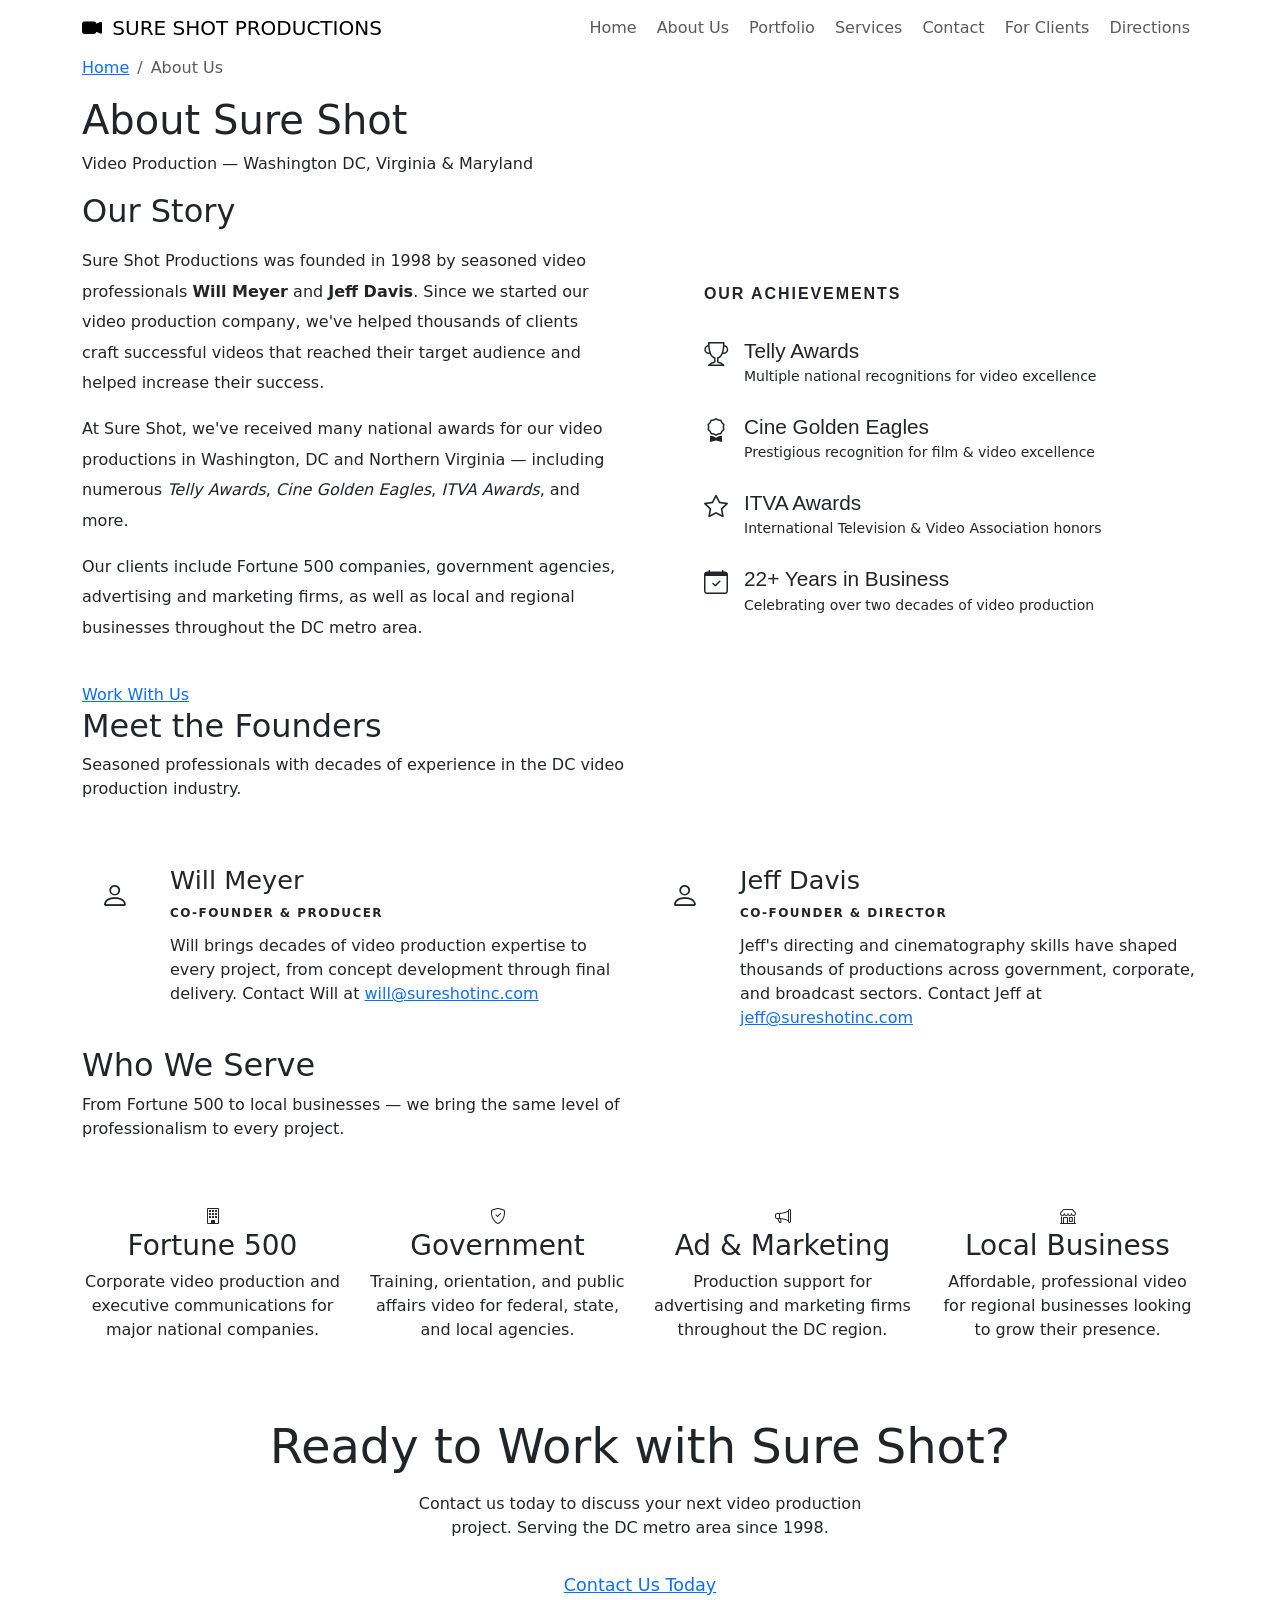
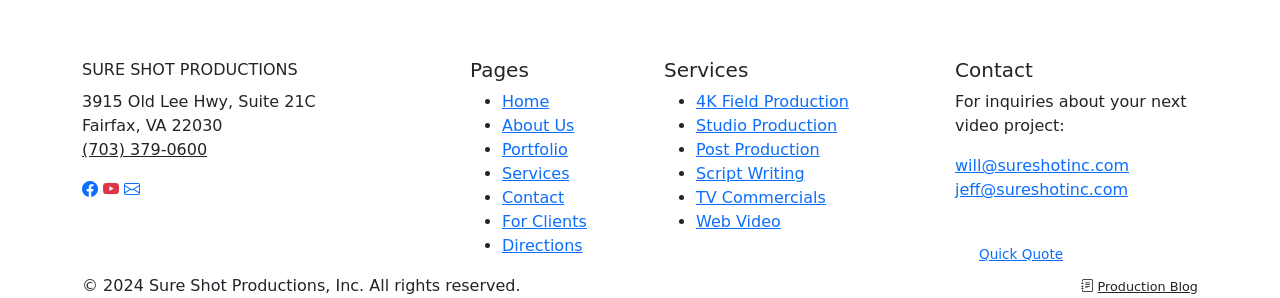
==== about.html @ 039a8a33 "Initial commit of sure shot site overhaul" ====
<!DOCTYPE html>
<html lang="en">
<head>
  <meta charset="UTF-8">
  <meta name="viewport" content="width=device-width, initial-scale=1.0">
  <meta name="description" content="About Sure Shot Productions — Video Production Washington DC, Virginia and Maryland. Founded 1998.">
  <title>About Us | Sure Shot Film &amp; Video Productions</title>
  <link href="https://cdn.jsdelivr.net/npm/bootstrap@5.3.2/dist/css/bootstrap.min.css" rel="stylesheet">
  <link href="https://cdn.jsdelivr.net/npm/bootstrap-icons@1.11.3/font/bootstrap-icons.min.css" rel="stylesheet">
  <link href="sureshot.css" rel="stylesheet">
</head>
<body class="ss-page-offset">

  <!-- NAVBAR -->
  <nav class="ss-navbar navbar navbar-expand-lg">
    <div class="container">
      <a class="navbar-brand" href="index.html">
        <i class="bi bi-camera-video-fill text-gold me-1"></i>
        SURE SHOT <span>PRODUCTIONS</span>
      </a>
      <button class="navbar-toggler" type="button" data-bs-toggle="collapse" data-bs-target="#ssNav">
        <span class="navbar-toggler-icon"></span>
      </button>
      <div class="collapse navbar-collapse justify-content-end" id="ssNav">
        <ul class="navbar-nav gap-1">
          <li class="nav-item"><a class="nav-link" href="index.html">Home</a></li>
          <li class="nav-item"><a class="nav-link" href="about.html">About Us</a></li>
          <li class="nav-item"><a class="nav-link" href="portfolio.html">Portfolio</a></li>
          <li class="nav-item"><a class="nav-link" href="services.html">Services</a></li>
          <li class="nav-item"><a class="nav-link" href="contact.html">Contact</a></li>
          <li class="nav-item"><a class="nav-link" href="clients.html">For Clients</a></li>
          <li class="nav-item"><a class="nav-link" href="directions.html">Directions</a></li>
        </ul>
      </div>
    </div>
  </nav>

  <!-- PAGE HEADER -->
  <header class="ss-page-header">
    <div class="container">
      <nav aria-label="breadcrumb">
        <ol class="breadcrumb">
          <li class="breadcrumb-item"><a href="index.html">Home</a></li>
          <li class="breadcrumb-item active">About Us</li>
        </ol>
      </nav>
      <h1 class="mt-2">About <span class="text-gold">Sure Shot</span></h1>
      <p style="color:var(--ss-muted);margin-top:0.5rem;">Video Production — Washington DC, Virginia &amp; Maryland</p>
    </div>
  </header>

  <!-- FOUNDING STORY -->
  <section class="ss-section">
    <div class="container">
      <div class="row align-items-center g-5">
        <div class="col-lg-6" data-ss-reveal>
          <div class="ss-divider"></div>
          <h2 class="ss-section-title">Our <span class="accent">Story</span></h2>
          <p class="mt-3" style="color:var(--ss-muted);line-height:1.9;">
            Sure Shot Productions was founded in 1998 by seasoned video professionals 
            <strong style="color:var(--ss-white);">Will Meyer</strong> and 
            <strong style="color:var(--ss-white);">Jeff Davis</strong>. Since we started our 
            video production company, we've helped thousands of clients craft successful videos 
            that reached their target audience and helped increase their success.
          </p>
          <p class="mt-3" style="color:var(--ss-muted);line-height:1.9;">
            At Sure Shot, we've received many national awards for our video productions in 
            Washington, DC and Northern Virginia — including numerous <em>Telly Awards</em>, 
            <em>Cine Golden Eagles</em>, <em>ITVA Awards</em>, and more.
          </p>
          <p class="mt-3" style="color:var(--ss-muted);line-height:1.9;">
            Our clients include Fortune 500 companies, government agencies, advertising and 
            marketing firms, as well as local and regional businesses throughout the DC metro area.
          </p>
          <a href="contact.html" class="btn-ss-primary mt-4 d-inline-block">Work With Us</a>
        </div>
        <div class="col-lg-6" data-ss-reveal>
          <div style="background:var(--ss-card);border:1px solid var(--ss-border);padding:2.5rem;">
            <h3 style="font-size:1rem;font-family:'Inter',sans-serif;font-weight:700;letter-spacing:0.12em;text-transform:uppercase;color:var(--ss-muted);margin-bottom:2rem;">Our Achievements</h3>
            <div class="d-flex flex-column gap-4">
              <div class="d-flex gap-3 align-items-start">
                <i class="bi bi-trophy text-gold" style="font-size:1.5rem;flex-shrink:0;margin-top:2px;"></i>
                <div>
                  <div style="font-family:'Bebas Neue',sans-serif;font-size:1.3rem;color:var(--ss-white);">Telly Awards</div>
                  <div style="color:var(--ss-muted);font-size:0.875rem;">Multiple national recognitions for video excellence</div>
                </div>
              </div>
              <div class="d-flex gap-3 align-items-start">
                <i class="bi bi-award text-gold" style="font-size:1.5rem;flex-shrink:0;margin-top:2px;"></i>
                <div>
                  <div style="font-family:'Bebas Neue',sans-serif;font-size:1.3rem;color:var(--ss-white);">Cine Golden Eagles</div>
                  <div style="color:var(--ss-muted);font-size:0.875rem;">Prestigious recognition for film &amp; video excellence</div>
                </div>
              </div>
              <div class="d-flex gap-3 align-items-start">
                <i class="bi bi-star text-gold" style="font-size:1.5rem;flex-shrink:0;margin-top:2px;"></i>
                <div>
                  <div style="font-family:'Bebas Neue',sans-serif;font-size:1.3rem;color:var(--ss-white);">ITVA Awards</div>
                  <div style="color:var(--ss-muted);font-size:0.875rem;">International Television &amp; Video Association honors</div>
                </div>
              </div>
              <div class="d-flex gap-3 align-items-start">
                <i class="bi bi-calendar-check text-gold" style="font-size:1.5rem;flex-shrink:0;margin-top:2px;"></i>
                <div>
                  <div style="font-family:'Bebas Neue',sans-serif;font-size:1.3rem;color:var(--ss-white);">22+ Years in Business</div>
                  <div style="color:var(--ss-muted);font-size:0.875rem;">Celebrating over two decades of video production</div>
                </div>
              </div>
            </div>
          </div>
        </div>
      </div>
    </div>
  </section>

  <!-- TEAM -->
  <section class="ss-section ss-section-dark">
    <div class="container">
      <div class="row mb-5" data-ss-reveal>
        <div class="col-lg-6">
          <div class="ss-divider"></div>
          <h2 class="ss-section-title">Meet the <span class="accent">Founders</span></h2>
          <p class="ss-section-sub">Seasoned professionals with decades of experience in the DC video production industry.</p>
        </div>
      </div>
      <div class="row g-4">
        <div class="col-md-6" data-ss-reveal>
          <div class="ss-card d-flex gap-4 align-items-start">
            <div style="width:64px;height:64px;background:var(--ss-border);border-radius:50%;display:flex;align-items:center;justify-content:center;flex-shrink:0;">
              <i class="bi bi-person text-gold" style="font-size:1.8rem;"></i>
            </div>
            <div>
              <h3 style="font-size:1.6rem;">Will Meyer</h3>
              <p style="color:var(--ss-gold);font-size:0.75rem;font-weight:700;letter-spacing:0.12em;text-transform:uppercase;margin-bottom:0.75rem;">Co-Founder &amp; Producer</p>
              <p>Will brings decades of video production expertise to every project, from concept development through final delivery. Contact Will at <a href="mailto:will@sureshotinc.com">will@sureshotinc.com</a></p>
            </div>
          </div>
        </div>
        <div class="col-md-6" data-ss-reveal>
          <div class="ss-card d-flex gap-4 align-items-start">
            <div style="width:64px;height:64px;background:var(--ss-border);border-radius:50%;display:flex;align-items:center;justify-content:center;flex-shrink:0;">
              <i class="bi bi-person text-gold" style="font-size:1.8rem;"></i>
            </div>
            <div>
              <h3 style="font-size:1.6rem;">Jeff Davis</h3>
              <p style="color:var(--ss-gold);font-size:0.75rem;font-weight:700;letter-spacing:0.12em;text-transform:uppercase;margin-bottom:0.75rem;">Co-Founder &amp; Director</p>
              <p>Jeff's directing and cinematography skills have shaped thousands of productions across government, corporate, and broadcast sectors. Contact Jeff at <a href="mailto:jeff@sureshotinc.com">jeff@sureshotinc.com</a></p>
            </div>
          </div>
        </div>
      </div>
    </div>
  </section>

  <!-- CLIENT TYPES -->
  <section class="ss-section">
    <div class="container">
      <div class="row mb-5" data-ss-reveal>
        <div class="col-lg-6">
          <div class="ss-divider"></div>
          <h2 class="ss-section-title">Who We <span class="accent">Serve</span></h2>
          <p class="ss-section-sub">From Fortune 500 to local businesses — we bring the same level of professionalism to every project.</p>
        </div>
      </div>
      <div class="row g-4">
        <div class="col-sm-6 col-lg-3" data-ss-reveal>
          <div class="ss-card text-center">
            <div class="ss-card-icon"><i class="bi bi-building"></i></div>
            <h3>Fortune 500</h3>
            <p>Corporate video production and executive communications for major national companies.</p>
          </div>
        </div>
        <div class="col-sm-6 col-lg-3" data-ss-reveal>
          <div class="ss-card text-center">
            <div class="ss-card-icon"><i class="bi bi-shield-check"></i></div>
            <h3>Government</h3>
            <p>Training, orientation, and public affairs video for federal, state, and local agencies.</p>
          </div>
        </div>
        <div class="col-sm-6 col-lg-3" data-ss-reveal>
          <div class="ss-card text-center">
            <div class="ss-card-icon"><i class="bi bi-megaphone"></i></div>
            <h3>Ad &amp; Marketing</h3>
            <p>Production support for advertising and marketing firms throughout the DC region.</p>
          </div>
        </div>
        <div class="col-sm-6 col-lg-3" data-ss-reveal>
          <div class="ss-card text-center">
            <div class="ss-card-icon"><i class="bi bi-shop"></i></div>
            <h3>Local Business</h3>
            <p>Affordable, professional video for regional businesses looking to grow their presence.</p>
          </div>
        </div>
      </div>
    </div>
  </section>

  <!-- CTA -->
  <section style="background:linear-gradient(90deg,var(--ss-dark),rgba(200,168,75,0.08),var(--ss-dark));border-top:1px solid var(--ss-border);border-bottom:1px solid var(--ss-border);padding:60px 0;">
    <div class="container text-center" data-ss-reveal>
      <h2 style="font-size:clamp(1.8rem,4vw,3rem);color:var(--ss-white);">
        Ready to Work with <span class="text-gold">Sure Shot?</span>
      </h2>
      <p style="color:var(--ss-muted);max-width:480px;margin:1rem auto 2rem;">
        Contact us today to discuss your next video production project. 
        Serving the DC metro area since 1998.
      </p>
      <a href="contact.html" class="btn-ss-primary" style="font-size:1.1rem;padding:1rem 2.5rem;">Contact Us Today</a>
    </div>
  </section>

  <!-- FOOTER -->
  <footer class="ss-footer">
    <div class="container">
      <div class="row g-5">
        <div class="col-lg-4">
          <div class="ss-footer-brand">SURE SHOT <span>PRODUCTIONS</span></div>
          <address class="mt-2">
            3915 Old Lee Hwy, Suite 21C<br>
            Fairfax, VA 22030<br>
            <a href="tel:7033790600" style="color:var(--ss-gold);">(703) 379-0600</a>
          </address>
          <div class="ss-social-links">
            <a href="https://www.facebook.com/pages/Sure-Shot-Productions-Inc/491220324349599" target="_blank" rel="noopener" aria-label="Facebook"><i class="bi bi-facebook"></i></a>
            <a href="https://www.youtube.com/user/SureShot3122" target="_blank" rel="noopener" aria-label="YouTube"><i class="bi bi-youtube text-danger"></i></a>
            <a href="mailto:will@sureshotinc.com" aria-label="Email"><i class="bi bi-envelope"></i></a>
          </div>
        </div>
        <div class="col-6 col-lg-2">
          <h5>Pages</h5>
          <ul class="ss-footer-links">
            <li><a href="index.html">Home</a></li>
            <li><a href="about.html">About Us</a></li>
            <li><a href="portfolio.html">Portfolio</a></li>
            <li><a href="services.html">Services</a></li>
            <li><a href="contact.html">Contact</a></li>
            <li><a href="clients.html">For Clients</a></li>
            <li><a href="directions.html">Directions</a></li>
          </ul>
        </div>
        <div class="col-6 col-lg-3">
          <h5>Services</h5>
          <ul class="ss-footer-links">
            <li><a href="services.html">4K Field Production</a></li>
            <li><a href="services.html">Studio Production</a></li>
            <li><a href="services.html">Post Production</a></li>
            <li><a href="services.html">Script Writing</a></li>
            <li><a href="services.html">TV Commercials</a></li>
            <li><a href="services.html">Web Video</a></li>
          </ul>
        </div>
        <div class="col-lg-3">
          <h5>Contact</h5>
          <p>For inquiries about your next video project:</p>
          <p>
            <a href="mailto:will@sureshotinc.com">will@sureshotinc.com</a><br>
            <a href="mailto:jeff@sureshotinc.com">jeff@sureshotinc.com</a>
          </p>
          <a href="contact.html" class="btn-ss-primary mt-3 d-inline-block" style="font-size:0.85rem;padding:0.6rem 1.5rem;">Quick Quote</a>
        </div>
      </div>
      <div class="ss-footer-bottom d-flex flex-wrap justify-content-between align-items-center gap-2">
        <span>&copy; 2024 Sure Shot Productions, Inc. All rights reserved.</span>
        <a href="http://sureshot-productions.blogspot.com/" target="_blank" rel="noopener" style="color:var(--ss-muted);font-size:0.8rem;">
          <i class="bi bi-journal-text me-1"></i>Production Blog
        </a>
      </div>
    </div>
  </footer>

  <script src="https://cdn.jsdelivr.net/npm/bootstrap@5.3.2/dist/js/bootstrap.bundle.min.js"></script>
  <script src="sureshot.js"></script>
</body>
</html>
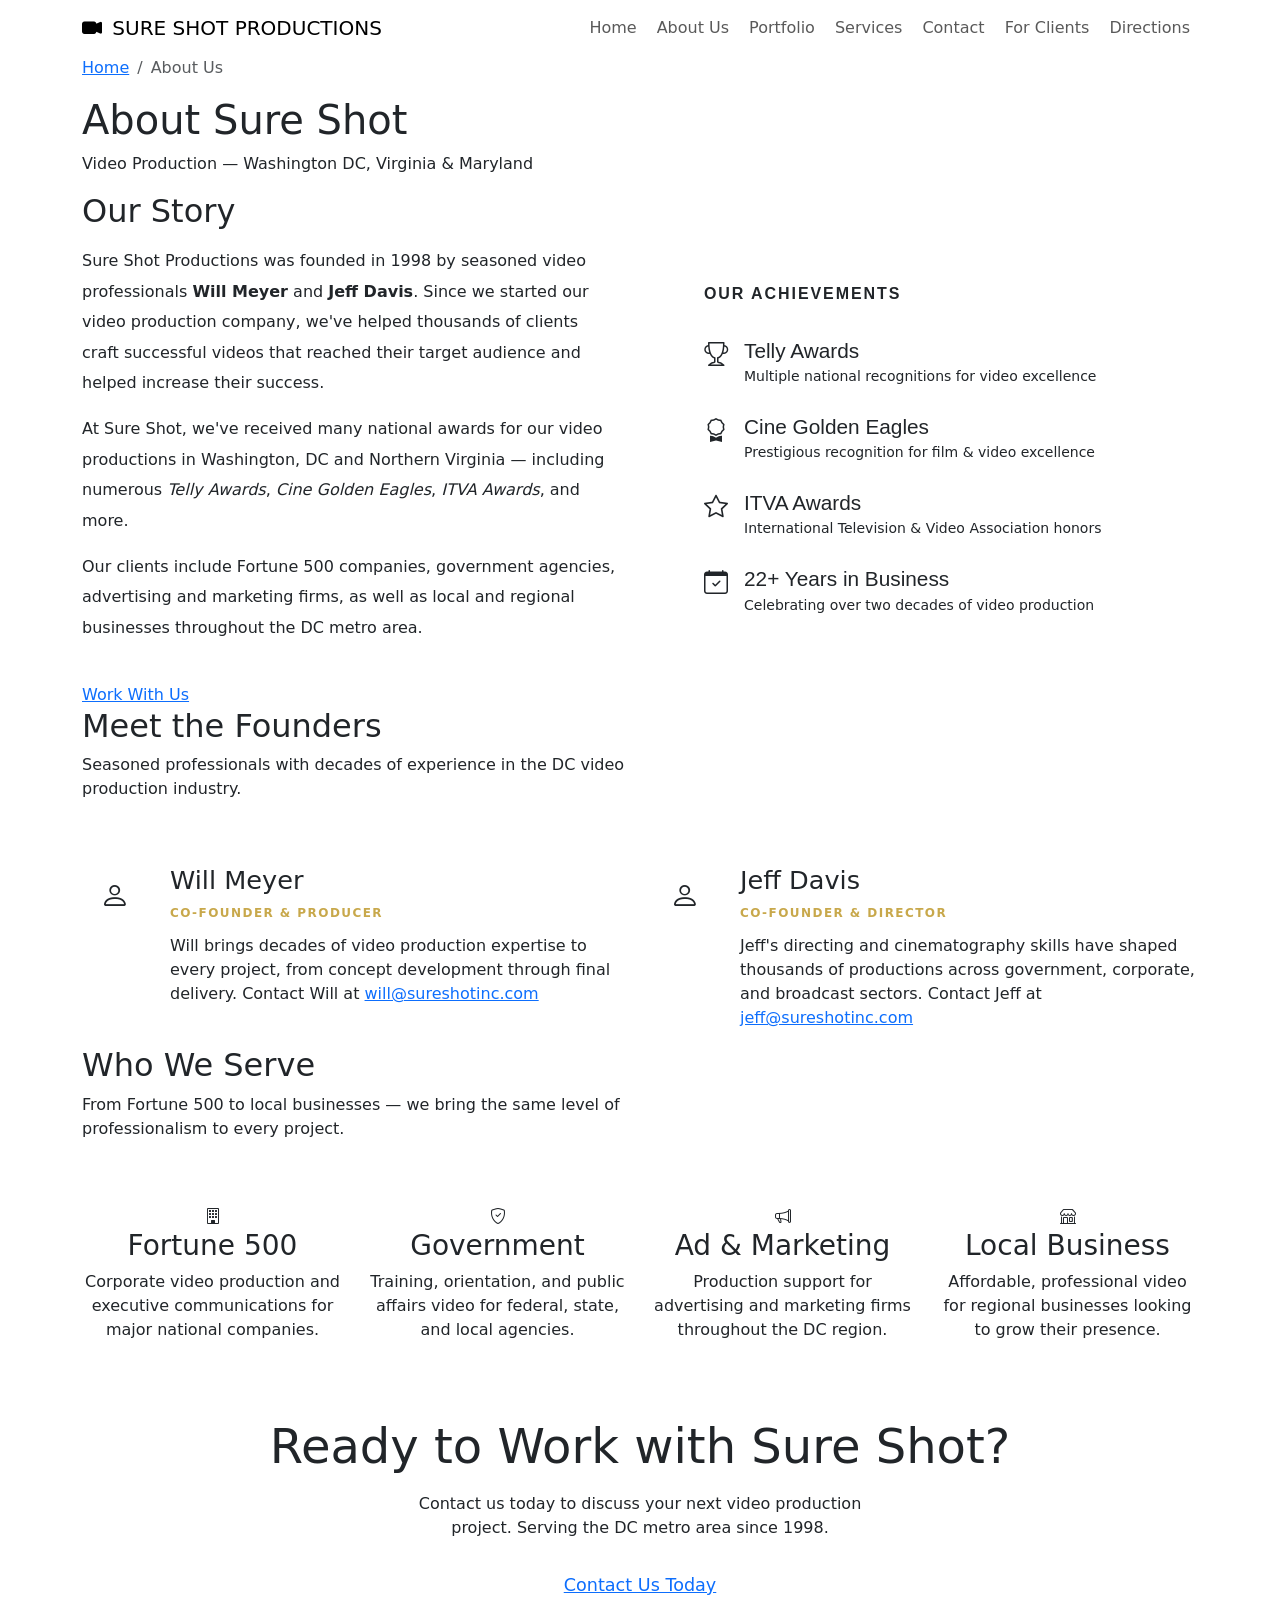
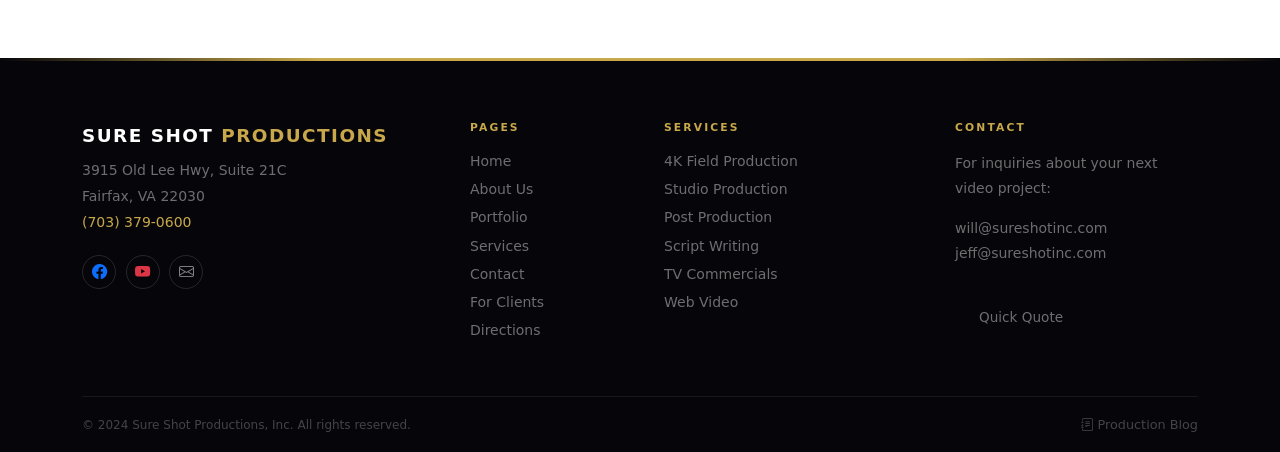
==== commit 84263d0e: "Move css into shared main.css file + tweaks" ====
--- a/about.html
+++ b/about.html
@@ -7,7 +7,7 @@
   <title>About Us | Sure Shot Film &amp; Video Productions</title>
   <link href="https://cdn.jsdelivr.net/npm/bootstrap@5.3.2/dist/css/bootstrap.min.css" rel="stylesheet">
   <link href="https://cdn.jsdelivr.net/npm/bootstrap-icons@1.11.3/font/bootstrap-icons.min.css" rel="stylesheet">
-  <link href="sureshot.css" rel="stylesheet">
+  <link href="static/css/main.css" rel="stylesheet">
 </head>
 <body class="ss-page-offset">
 
@@ -221,7 +221,7 @@
             <a href="tel:7033790600" style="color:var(--ss-gold);">(703) 379-0600</a>
           </address>
           <div class="ss-social-links">
-            <a href="https://www.facebook.com/pages/Sure-Shot-Productions-Inc/491220324349599" target="_blank" rel="noopener" aria-label="Facebook"><i class="bi bi-facebook"></i></a>
+            <a href="https://www.facebook.com/pages/Sure-Shot-Productions-Inc/491220324349599" target="_blank" rel="noopener" aria-label="Facebook"><i class="bi bi-facebook text-primary"></i></a>
             <a href="https://www.youtube.com/user/SureShot3122" target="_blank" rel="noopener" aria-label="YouTube"><i class="bi bi-youtube text-danger"></i></a>
             <a href="mailto:will@sureshotinc.com" aria-label="Email"><i class="bi bi-envelope"></i></a>
           </div>
--- a/static/css/main.css
+++ b/static/css/main.css
@@ -0,0 +1,290 @@
+/* ============================================================
+   Sure Shot Productions — main.css
+   Global styles shared across all pages.
+   Loaded after Bootstrap 5 and sureshot.css.
+============================================================ */
+
+:root {
+  --ss-gold: #c8a84b;
+}
+
+
+/* ── Hero (index.html) ───────────────────────────────────── */
+
+.ss-hero {
+  position: relative;
+  min-height: 90vh;
+  background: #09090d;
+  display: flex;
+  align-items: center;
+  overflow: hidden;
+  padding: 130px 0 90px;
+}
+
+/* Soft radial gold spotlight + cool vignette */
+.ss-hero::before {
+  content: '';
+  position: absolute;
+  inset: 0;
+  background:
+    radial-gradient(ellipse 55% 65% at 15% 35%, rgba(200,168,75,0.09) 0%, transparent 65%),
+    radial-gradient(ellipse 70% 50% at 85% 85%, rgba(20,20,40,0.6) 0%, transparent 60%);
+  pointer-events: none;
+}
+
+/* Subtle dot-grid texture */
+.ss-hero::after {
+  content: '';
+  position: absolute;
+  inset: 0;
+  background-image: radial-gradient(rgba(200,168,75,0.055) 1px, transparent 1px);
+  background-size: 38px 38px;
+  pointer-events: none;
+}
+
+.ss-hero-inner {
+  position: relative;
+  z-index: 1;
+}
+
+.ss-hero-eyebrow {
+  display: inline-flex;
+  align-items: center;
+  gap: 0.6rem;
+  font-size: 0.7rem;
+  font-weight: 700;
+  letter-spacing: 0.22em;
+  text-transform: uppercase;
+  color: var(--ss-gold);
+  margin-bottom: 1.5rem;
+}
+.ss-hero-eyebrow::before {
+  content: '';
+  display: inline-block;
+  width: 28px;
+  height: 2px;
+  background: var(--ss-gold);
+  border-radius: 2px;
+  flex-shrink: 0;
+}
+
+.ss-hero-h1 {
+  font-size: clamp(3rem, 7.5vw, 6.75rem);
+  font-weight: 800;
+  line-height: 1.03;
+  color: #fff;
+  letter-spacing: -0.03em;
+  margin-bottom: 1.6rem;
+}
+.ss-hero-h1 .ss-accent {
+  color: var(--ss-gold);
+}
+
+.ss-hero-lead {
+  font-size: 1.05rem;
+  color: rgba(255,255,255,0.48);
+  line-height: 1.85;
+  max-width: 440px;
+  margin-bottom: 2.5rem;
+}
+
+/* Decorative concentric circles — bottom-right corner */
+.ss-hero-deco {
+  position: absolute;
+  right: -80px;
+  bottom: -80px;
+  width: 480px;
+  height: 480px;
+  border: 1px solid rgba(200,168,75,0.07);
+  border-radius: 50%;
+  pointer-events: none;
+  z-index: 0;
+}
+.ss-hero-deco::before {
+  content: '';
+  position: absolute;
+  inset: 50px;
+  border: 1px solid rgba(200,168,75,0.04);
+  border-radius: 50%;
+}
+.ss-hero-deco::after {
+  content: '';
+  position: absolute;
+  inset: 110px;
+  border: 1px solid rgba(200,168,75,0.035);
+  border-radius: 50%;
+}
+
+
+/* ── Footer (all pages) ──────────────────────────────────── */
+
+.ss-footer {
+  background: #06060a;
+  padding: 64px 0 0;
+  position: relative;
+  font-size: 0.875rem;
+  color: rgba(255,255,255,0.42);
+}
+
+/* Gradient gold bar at very top */
+.ss-footer::before {
+  content: '';
+  position: absolute;
+  top: 0; left: 0; right: 0;
+  height: 3px;
+  background: linear-gradient(90deg,
+    transparent 0%,
+    var(--ss-gold) 25%,
+    var(--ss-gold) 75%,
+    transparent 100%);
+}
+
+.ss-footer-brand {
+  font-size: 1.15rem;
+  font-weight: 800;
+  letter-spacing: 0.08em;
+  color: #fff;
+}
+.ss-footer-brand span { color: var(--ss-gold); }
+
+.ss-footer address {
+  font-style: normal;
+  line-height: 1.85;
+  color: rgba(255,255,255,0.42);
+}
+
+.ss-footer h5 {
+  font-size: 0.67rem;
+  font-weight: 700;
+  letter-spacing: 0.2em;
+  text-transform: uppercase;
+  color: var(--ss-gold);
+  margin-bottom: 1rem;
+}
+
+.ss-footer p { color: rgba(255,255,255,0.42); line-height: 1.75; }
+
+.ss-footer a {
+  color: rgba(255,255,255,0.42);
+  text-decoration: none;
+  transition: color 0.18s;
+}
+.ss-footer a:hover { color: var(--ss-gold); }
+
+.ss-footer-links { list-style: none; padding: 0; margin: 0; }
+.ss-footer-links li { margin-bottom: 0.45rem; }
+
+.ss-social-links { display: flex; gap: 0.6rem; margin-top: 1.25rem; }
+.ss-social-links a {
+  display: flex;
+  align-items: center;
+  justify-content: center;
+  width: 34px; height: 34px;
+  border-radius: 50%;
+  border: 1px solid rgba(255,255,255,0.13);
+  color: rgba(255,255,255,0.5) !important;
+  font-size: 0.95rem;
+  transition: border-color 0.18s, color 0.18s;
+}
+.ss-social-links a:hover {
+  border-color: var(--ss-gold);
+  color: var(--ss-gold) !important;
+}
+
+.ss-footer-bottom {
+  margin-top: 3rem;
+  padding: 1.1rem 0;
+  border-top: 1px solid rgba(255,255,255,0.07);
+  font-size: 0.75rem;
+  color: rgba(255,255,255,0.25);
+}
+.ss-footer-bottom a { color: rgba(255,255,255,0.25) !important; }
+.ss-footer-bottom a:hover { color: var(--ss-gold) !important; }
+
+
+/* ── Services page ───────────────────────────────────────── */
+
+.ss-service-list li {
+  padding: 0.5rem 0;
+  border-bottom: 1px solid var(--ss-border);
+  color: var(--ss-muted);
+  font-size: 0.9rem;
+  display: flex;
+  align-items: center;
+  gap: 0.75rem;
+}
+.ss-service-list li:last-child { border-bottom: none; }
+.ss-service-list li i { color: var(--ss-gold); flex-shrink: 0; }
+
+.ss-service-block {
+  background: var(--ss-card);
+  border: 1px solid var(--ss-border);
+  padding: 2.5rem;
+  height: 100%;
+  transition: var(--transition);
+}
+.ss-service-block:hover { border-color: var(--ss-gold); }
+.ss-service-block h3 { font-size: 2rem; margin-bottom: 0.25rem; }
+.ss-service-block .ss-service-tag {
+  font-size: 0.7rem;
+  font-weight: 700;
+  letter-spacing: 0.15em;
+  text-transform: uppercase;
+  color: var(--ss-gold);
+  margin-bottom: 1.5rem;
+  display: block;
+}
+
+
+/* ── Portfolio page ──────────────────────────────────────── */
+
+.ss-filter-pills { display: flex; flex-wrap: wrap; gap: 8px; margin-bottom: 2rem; }
+.ss-filter-pill {
+  background: var(--ss-card);
+  border: 1px solid var(--ss-border);
+  color: var(--ss-muted);
+  font-size: 0.75rem;
+  font-weight: 700;
+  letter-spacing: 0.1em;
+  text-transform: uppercase;
+  padding: 0.4rem 1rem;
+  cursor: pointer;
+  transition: var(--transition);
+}
+.ss-filter-pill:hover,
+.ss-filter-pill.active {
+  border-color: var(--ss-gold);
+  color: var(--ss-gold);
+  background: rgba(200,168,75,0.08);
+}
+
+.ss-portfolio-item { cursor: pointer; }
+
+.ss-play-btn {
+  position: absolute;
+  top: 50%; left: 50%;
+  transform: translate(-50%,-50%) scale(0.8);
+  width: 60px; height: 60px;
+  background: rgba(200,168,75,0.9);
+  border-radius: 50%;
+  display: flex; align-items: center; justify-content: center;
+  opacity: 0;
+  transition: var(--transition);
+  z-index: 5;
+}
+.ss-play-btn i { color: var(--ss-black); font-size: 1.4rem; margin-left: 4px; }
+.ss-portfolio-item:hover .ss-play-btn { opacity: 1; transform: translate(-50%,-50%) scale(1); }
+
+.ss-modal-video { background: var(--ss-black); }
+.ss-modal-video .modal-content {
+  background: var(--ss-dark);
+  border: 1px solid var(--ss-border);
+  border-radius: 0;
+}
+.ss-modal-video .modal-header {
+  border-bottom: 1px solid var(--ss-border);
+  padding: 1rem 1.5rem;
+}
+.ss-modal-video .modal-title { font-family: 'Bebas Neue',sans-serif; font-size: 1.5rem; color: var(--ss-white); }
+.ss-modal-video .btn-close { filter: invert(1); }
+.ss-modal-video .modal-body { padding: 0; }
